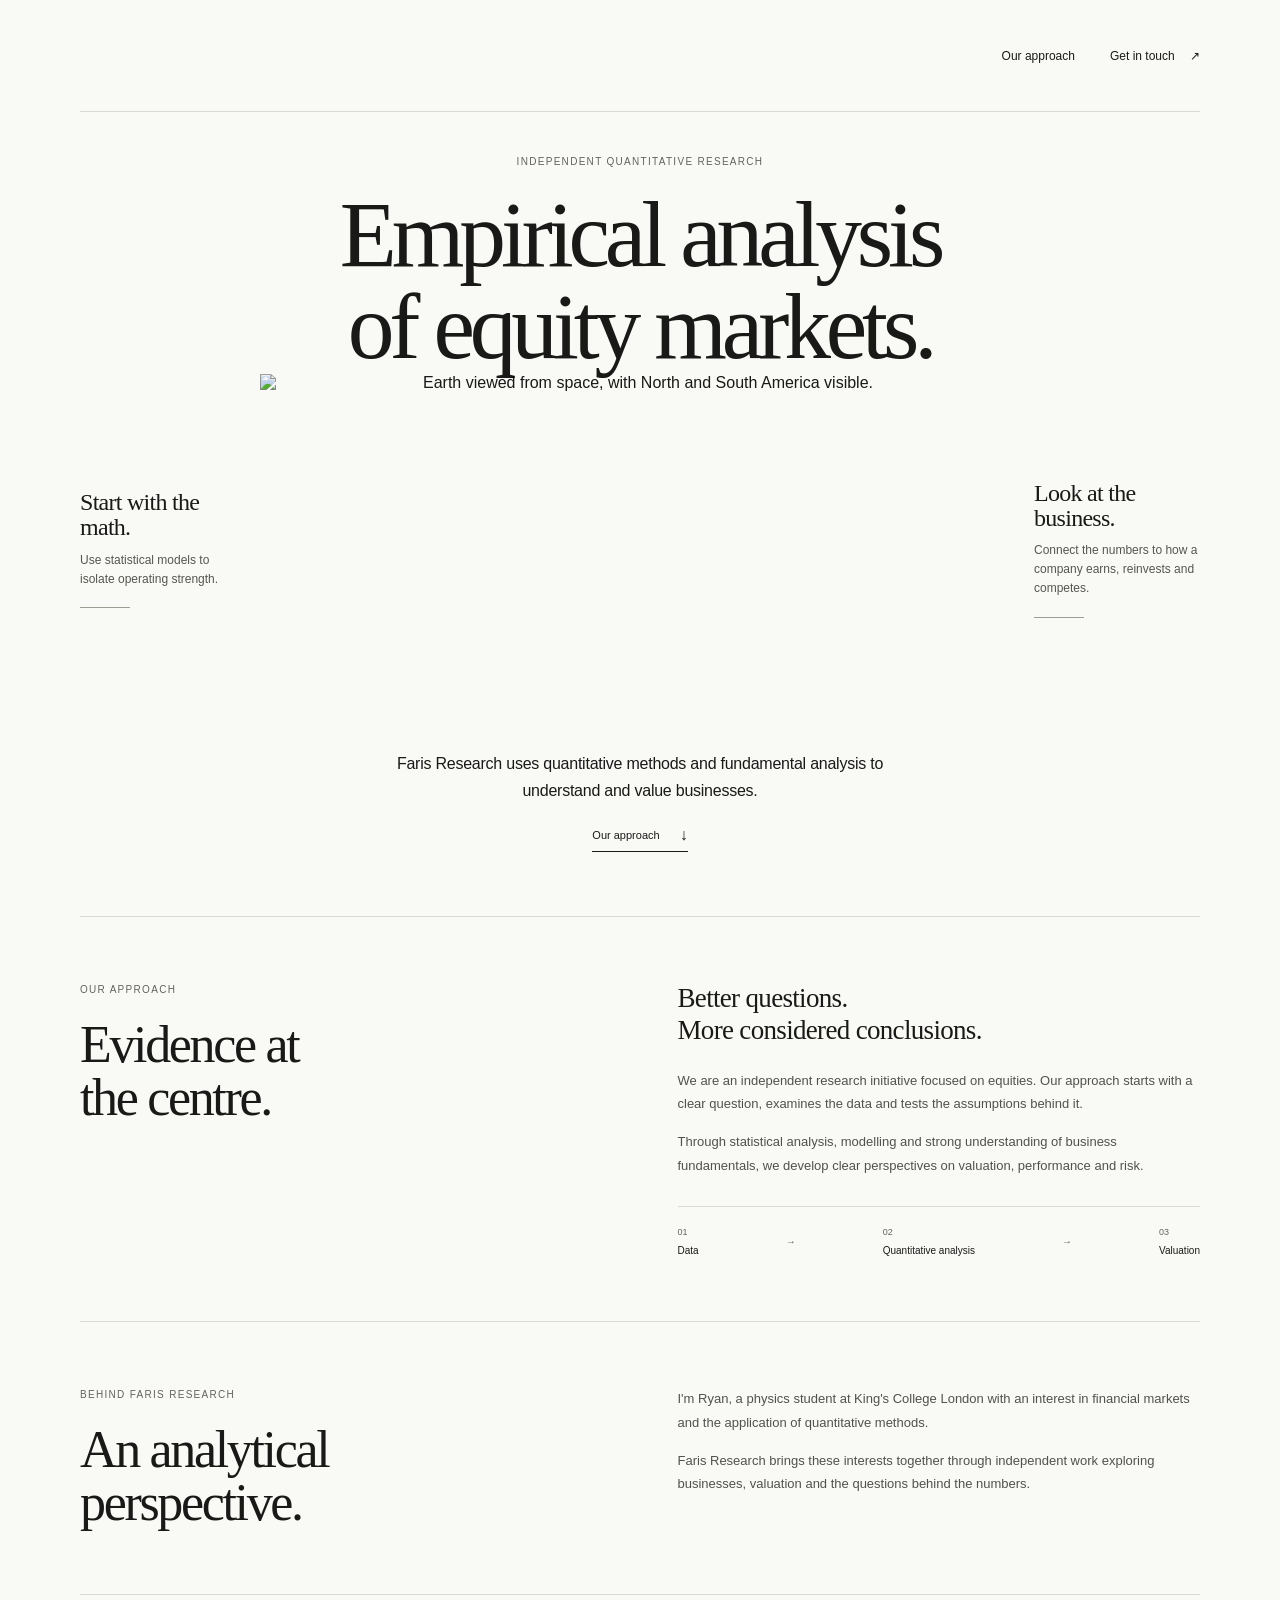
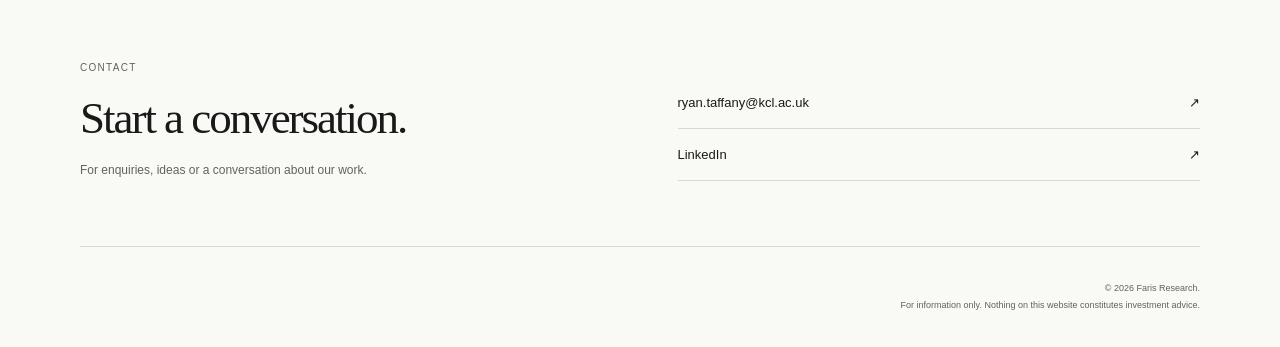
==== index.html @ 4cbc0d06 "Add files via upload" ====
<!doctype html>
<html lang="en-GB">
<head>
  <meta charset="utf-8">
  <meta name="viewport" content="width=device-width, initial-scale=1">
  <meta name="theme-color" content="#f9f9f6">
  <meta name="description" content="Faris Research uses quantitative methods and fundamental analysis to understand and value businesses.">
  <meta property="og:title" content="Faris Research | Independent Quantitative Research">
  <meta property="og:description" content="Faris Research uses quantitative methods and fundamental analysis to understand and value businesses.">
  <meta property="og:type" content="website">
  <title>Faris Research | Independent Quantitative Research</title>
  <link rel="icon" href="./assets/favicon.svg" type="image/svg+xml">
  <link rel="stylesheet" href="./styles.css?v=20261102-final">
</head>
<body>
  <a class="skip-link" href="#main">Skip to content</a>
  <header class="header wrap">
    <a class="wordmark" href="./" aria-label="Faris Research home"><img src="./assets/faris-research-wordmark.png" width="1774" height="887" alt="Faris Research"></a>
    <nav aria-label="Main navigation"><a href="#approach">Our approach</a><a href="#contact">Get in touch <span aria-hidden="true">↗</span></a></nav>
  </header>
  <main id="main">
    <section class="hero wrap" aria-labelledby="hero-title">
      <p class="eyebrow">Independent quantitative research</p>
      <h1 id="hero-title">Empirical analysis<br>of equity markets.</h1>
      <div class="hero-study">
        <div class="callout callout-left"><h2>Start with the math.</h2><p>Use statistical models to isolate operating strength.</p><span class="callout-line" aria-hidden="true"></span></div>
        <figure><img class="hero-image" src="./assets/earth-upscaled.png" width="640" height="640" alt="Earth viewed from space, with North and South America visible." fetchpriority="high"></figure>
        <div class="callout callout-right"><h2>Look at the business.</h2><p>Connect the numbers to how a company earns, reinvests and competes.</p><span class="callout-line" aria-hidden="true"></span></div>
      </div>
      <p class="intro">Faris Research uses quantitative methods and fundamental analysis to understand and value businesses.</p>
      <a class="text-link" href="#approach">Our approach <span aria-hidden="true">↓</span></a>
    </section>
    <section class="approach wrap" id="approach" aria-labelledby="approach-title">
      <div class="section-title"><p class="eyebrow">Our approach</p><h2 id="approach-title">Evidence at<br>the centre.</h2></div>
      <div class="approach-body"><p class="section-lead">Better questions.<br>More considered conclusions.</p><p>We are an independent research initiative focused on equities. Our approach starts with a clear question, examines the data and tests the assumptions behind it.</p><p>Through statistical analysis, modelling and strong understanding of business fundamentals, we develop clear perspectives on valuation, performance and risk.</p>
        <div class="process" aria-label="Research process"><span><small>01</small>Data</span><span aria-hidden="true">→</span><span><small>02</small>Quantitative analysis</span><span aria-hidden="true">→</span><span><small>03</small>Valuation</span></div>
      </div>
    </section>
    <section class="about wrap" id="about" aria-labelledby="about-title">
      <div class="section-title"><p class="eyebrow">Behind Faris Research</p><h2 id="about-title">An analytical<br>perspective.</h2></div>
      <div class="body-copy"><p>I'm Ryan, a physics student at King's College London with an interest in financial markets and the application of quantitative methods.</p><p>Faris Research brings these interests together through independent work exploring businesses, valuation and the questions behind the numbers.</p></div>
    </section>
    <section class="contact wrap" id="contact" aria-labelledby="contact-title"><div class="section-title"><p class="eyebrow">Contact</p><h2 id="contact-title">Start a conversation.</h2><p>For enquiries, ideas or a conversation about our work.</p></div><div class="contact-links"><a href="mailto:ryan.taffany@kcl.ac.uk">ryan.taffany@kcl.ac.uk <span aria-hidden="true">↗</span></a><a href="https://www.linkedin.com/in/ryan-taffany" target="_blank" rel="noopener noreferrer" aria-label="Ryan Taffany on LinkedIn (opens in a new tab)">LinkedIn <span aria-hidden="true">↗</span></a></div></section>
  </main>
  <footer class="footer wrap"><a class="footer-logo" href="./" aria-label="Faris Research home"><img src="./assets/faris-research-wordmark.png" width="1774" height="887" alt="Faris Research" loading="lazy"></a><div><p>© 2026 Faris Research.</p><p>For information only. Nothing on this website constitutes investment advice.</p></div></footer>
</body>
</html>
---- styles.css ----
:root{color-scheme:light;--paper:#f9f9f6;--ink:#191a18;--muted:#62635e;--line:#d8d9d2;--serif:"Bodoni MT",Didot,"Times New Roman",serif;--sans:Arial,Helvetica,sans-serif}
*{box-sizing:border-box}html{scroll-behavior:smooth;scroll-padding-top:36px}body{margin:0;background:var(--paper);color:var(--ink);font-family:var(--sans);-webkit-font-smoothing:antialiased}p,h1,h2,figure{margin:0}a{color:inherit;text-decoration:none}a:focus-visible{outline:2px solid var(--ink);outline-offset:6px}::selection{background:var(--ink);color:var(--paper)}.wrap{width:min(1120px,calc(100% - 100px));margin-inline:auto}.skip-link{position:absolute;top:10px;left:10px;padding:12px;background:var(--ink);color:var(--paper);transform:translateY(-160%);z-index:3}.skip-link:focus{transform:none}
.header{display:flex;justify-content:space-between;align-items:center;min-height:112px;border-bottom:1px solid var(--line)}.wordmark{display:flex;align-items:center;width:286px;height:80px;margin-left:-29px;overflow:hidden;flex-shrink:0}.wordmark img{display:block;width:100%;height:auto;mix-blend-mode:multiply}nav{display:flex;gap:35px;font-size:12px}nav a{padding-block:12px}nav a:hover{text-decoration:underline;text-underline-offset:5px}nav span{margin-left:12px}.eyebrow{font-size:10px;line-height:1.5;text-transform:uppercase;letter-spacing:.13em;color:var(--muted)}
.hero{text-align:center;padding-top:42px;padding-bottom:64px}.hero h1{font-family:var(--serif);font-size:clamp(60px,7.3vw,96px);font-weight:400;line-height:.98;letter-spacing:-.055em;margin-top:20px}.hero-study{display:grid;grid-template-columns:180px minmax(0,1fr) 180px;align-items:center;gap:0;margin-top:2px}.hero-study figure{min-width:0}.hero-image{display:block;width:100%;height:350px;object-fit:contain;mix-blend-mode:multiply}.hero-study figcaption{color:#777972;font-size:8px;letter-spacing:.035em;margin-top:-5px}.callout{position:relative;text-align:left;max-width:166px}.callout h2{font-family:var(--serif);font-weight:400;font-size:24px;line-height:1.05;letter-spacing:-.03em;margin-bottom:10px}.callout p{color:#55574f;font-size:12px;line-height:1.6}.callout-right{justify-self:end}.callout-line{display:block;margin-top:18px;width:50px;height:1px;background:#9a9f93}.intro{max-width:560px;margin:27px auto 0;font-size:16px;line-height:1.65;letter-spacing:-.015em}.text-link{display:flex;align-items:center;justify-content:center;gap:20px;width:max-content;border-bottom:1px solid var(--ink);padding-bottom:7px;margin:22px auto 0;font-size:11px}.text-link span{font-size:16px}
.approach,.about,.contact{display:grid;grid-template-columns:1fr 1fr;gap:75px;border-top:1px solid var(--line);padding-block:65px}.section-title h2{font-family:var(--serif);font-weight:400;font-size:52px;line-height:1.02;letter-spacing:-.045em;margin-top:21px}.section-lead{font-family:var(--serif);font-size:27px;line-height:1.2;letter-spacing:-.025em;margin-bottom:22px}.approach-body>p:not(.section-lead),.body-copy p{color:#50524c;font-size:13px;line-height:1.8}.approach-body>p+p,.body-copy p+p{margin-top:15px}.process{display:flex;align-items:center;justify-content:space-between;gap:12px;font-size:10px;border-top:1px solid var(--line);margin-top:29px;padding-top:20px}.process small{display:block;font-size:9px;color:var(--muted);margin-bottom:8px}.process>span:nth-child(even){color:var(--muted)}.contact{align-items:end}.contact .section-title h2{font-size:45px}.contact .section-title>p:last-child{margin-top:18px;color:var(--muted);font-size:12px;line-height:1.7}.contact-links a{display:flex;justify-content:space-between;gap:12px;font-size:13px;padding-block:18px;border-bottom:1px solid var(--line)}.contact-links a:hover{border-color:var(--ink)}.footer{border-top:1px solid var(--line);padding-block:27px;display:flex;justify-content:space-between;align-items:center;gap:25px}.footer-logo{display:flex;align-items:center;flex-shrink:0;width:190px;height:46px;overflow:hidden;margin-left:-19px}.footer-logo img{display:block;width:100%;height:auto;flex-shrink:0;mix-blend-mode:multiply}.footer>div{font-size:9px;color:var(--muted);line-height:1.8;text-align:right}
@media(max-width:900px){.wrap{width:calc(100% - 64px)}.hero-study{grid-template-columns:145px minmax(0,1fr) 145px}.hero-image{height:300px}.callout{max-width:135px}.callout h2{font-size:22px}.callout p{font-size:11px}.approach,.about,.contact{gap:45px}.section-title h2{font-size:46px}}
@media(max-width:600px){.wrap{width:calc(100% - 40px)}.header{min-height:92px}.wordmark{width:230px;height:62px;margin-left:-23px}nav{gap:0;font-size:11px}nav a:first-child{display:none}nav span{margin-left:5px}.hero{padding-top:33px;padding-bottom:45px}.eyebrow{font-size:8px;letter-spacing:.1em}.hero h1{font-size:clamp(43px,11.6vw,68px);margin-top:20px;line-height:1.02}.hero-study{grid-template-columns:1fr 1fr;column-gap:22px;row-gap:15px;margin-top:10px}.hero-study figure{grid-column:1/-1;grid-row:1}.hero-image{height:245px}.hero-study figcaption{font-size:7px}.callout{max-width:100%;align-self:start}.callout h2{font-size:23px}.callout p{font-size:11px}.callout-line{display:none}.intro{font-size:14px;line-height:1.7;margin-top:28px}.text-link{margin-top:19px}.approach,.about,.contact{grid-template-columns:1fr;gap:27px;padding-block:44px}.section-title h2{font-size:43px;margin-top:17px}.section-title h2 br{display:none}.contact .section-title h2{font-size:38px}.footer{align-items:start;flex-direction:column;gap:14px}.footer>div{text-align:left}.process{gap:8px;font-size:9px}}
@media(prefers-reduced-motion:reduce){html{scroll-behavior:auto}}
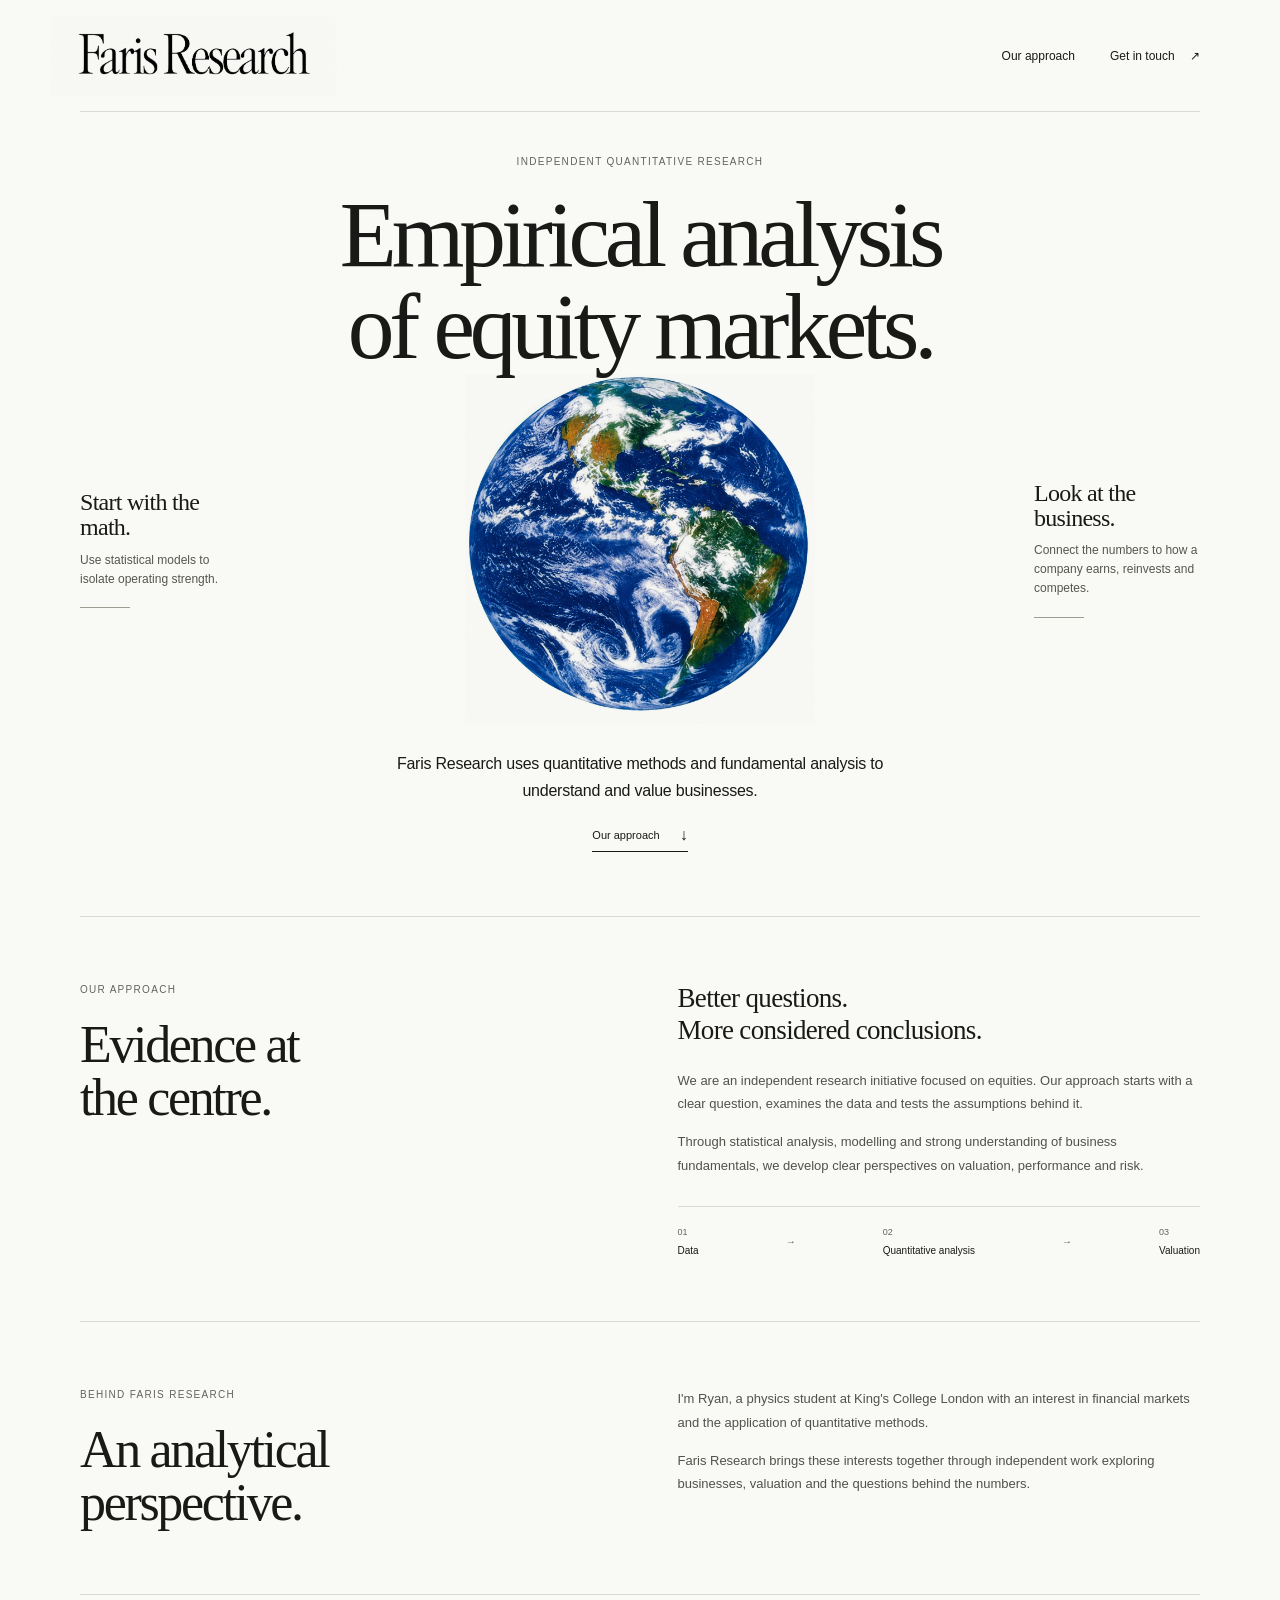
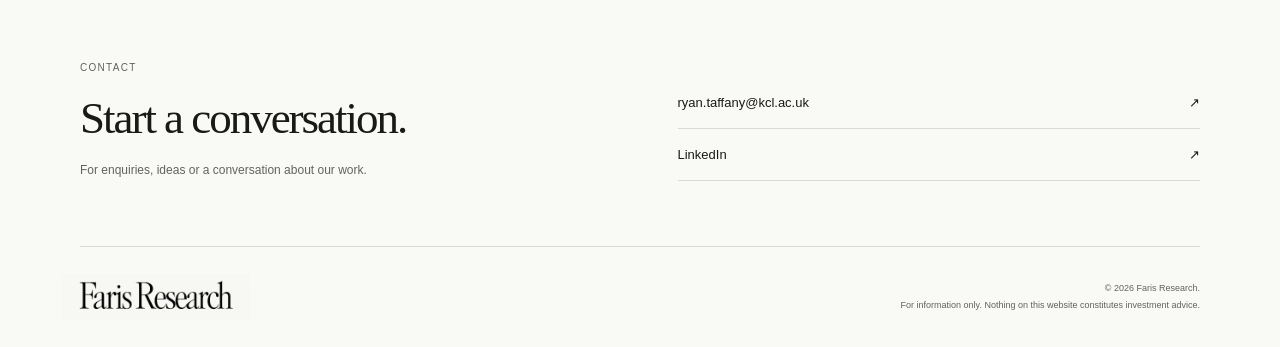
==== commit 0c97427b: "Add files via upload" ====
--- a/index.html
+++ b/index.html
@@ -9,13 +9,23 @@
   <meta property="og:description" content="Faris Research uses quantitative methods and fundamental analysis to understand and value businesses.">
   <meta property="og:type" content="website">
   <title>Faris Research | Independent Quantitative Research</title>
-  <link rel="icon" href="./assets/favicon.svg" type="image/svg+xml">
-  <link rel="stylesheet" href="./styles.css?v=20261102-final">
+  <link rel="icon" href="[data-uri]" type="image/svg+xml">
+  <style>
+:root{color-scheme:light;--paper:#f9f9f6;--ink:#191a18;--muted:#62635e;--line:#d8d9d2;--serif:"Bodoni MT",Didot,"Times New Roman",serif;--sans:Arial,Helvetica,sans-serif}
+*{box-sizing:border-box}html{scroll-behavior:smooth;scroll-padding-top:36px}body{margin:0;background:var(--paper);color:var(--ink);font-family:var(--sans);-webkit-font-smoothing:antialiased}p,h1,h2,figure{margin:0}a{color:inherit;text-decoration:none}a:focus-visible{outline:2px solid var(--ink);outline-offset:6px}::selection{background:var(--ink);color:var(--paper)}.wrap{width:min(1120px,calc(100% - 100px));margin-inline:auto}.skip-link{position:absolute;top:10px;left:10px;padding:12px;background:var(--ink);color:var(--paper);transform:translateY(-160%);z-index:3}.skip-link:focus{transform:none}
+.header{display:flex;justify-content:space-between;align-items:center;min-height:112px;border-bottom:1px solid var(--line)}.wordmark{display:flex;align-items:center;width:286px;height:80px;margin-left:-29px;overflow:hidden;flex-shrink:0}.wordmark img{display:block;width:100%;height:auto;mix-blend-mode:multiply}nav{display:flex;gap:35px;font-size:12px}nav a{padding-block:12px}nav a:hover{text-decoration:underline;text-underline-offset:5px}nav span{margin-left:12px}.eyebrow{font-size:10px;line-height:1.5;text-transform:uppercase;letter-spacing:.13em;color:var(--muted)}
+.hero{text-align:center;padding-top:42px;padding-bottom:64px}.hero h1{font-family:var(--serif);font-size:clamp(60px,7.3vw,96px);font-weight:400;line-height:.98;letter-spacing:-.055em;margin-top:20px}.hero-study{display:grid;grid-template-columns:180px minmax(0,1fr) 180px;align-items:center;gap:0;margin-top:2px}.hero-study figure{min-width:0}.hero-image{display:block;width:100%;height:350px;object-fit:contain;mix-blend-mode:multiply}.hero-study figcaption{color:#777972;font-size:8px;letter-spacing:.035em;margin-top:-5px}.callout{position:relative;text-align:left;max-width:166px}.callout h2{font-family:var(--serif);font-weight:400;font-size:24px;line-height:1.05;letter-spacing:-.03em;margin-bottom:10px}.callout p{color:#55574f;font-size:12px;line-height:1.6}.callout-right{justify-self:end}.callout-line{display:block;margin-top:18px;width:50px;height:1px;background:#9a9f93}.intro{max-width:560px;margin:27px auto 0;font-size:16px;line-height:1.65;letter-spacing:-.015em}.text-link{display:flex;align-items:center;justify-content:center;gap:20px;width:max-content;border-bottom:1px solid var(--ink);padding-bottom:7px;margin:22px auto 0;font-size:11px}.text-link span{font-size:16px}
+.approach,.about,.contact{display:grid;grid-template-columns:1fr 1fr;gap:75px;border-top:1px solid var(--line);padding-block:65px}.section-title h2{font-family:var(--serif);font-weight:400;font-size:52px;line-height:1.02;letter-spacing:-.045em;margin-top:21px}.section-lead{font-family:var(--serif);font-size:27px;line-height:1.2;letter-spacing:-.025em;margin-bottom:22px}.approach-body>p:not(.section-lead),.body-copy p{color:#50524c;font-size:13px;line-height:1.8}.approach-body>p+p,.body-copy p+p{margin-top:15px}.process{display:flex;align-items:center;justify-content:space-between;gap:12px;font-size:10px;border-top:1px solid var(--line);margin-top:29px;padding-top:20px}.process small{display:block;font-size:9px;color:var(--muted);margin-bottom:8px}.process>span:nth-child(even){color:var(--muted)}.contact{align-items:end}.contact .section-title h2{font-size:45px}.contact .section-title>p:last-child{margin-top:18px;color:var(--muted);font-size:12px;line-height:1.7}.contact-links a{display:flex;justify-content:space-between;gap:12px;font-size:13px;padding-block:18px;border-bottom:1px solid var(--line)}.contact-links a:hover{border-color:var(--ink)}.footer{border-top:1px solid var(--line);padding-block:27px;display:flex;justify-content:space-between;align-items:center;gap:25px}.footer-logo{display:flex;align-items:center;flex-shrink:0;width:190px;height:46px;overflow:hidden;margin-left:-19px}.footer-logo img{display:block;width:100%;height:auto;flex-shrink:0;mix-blend-mode:multiply}.footer>div{font-size:9px;color:var(--muted);line-height:1.8;text-align:right}
+@media(max-width:900px){.wrap{width:calc(100% - 64px)}.hero-study{grid-template-columns:145px minmax(0,1fr) 145px}.hero-image{height:300px}.callout{max-width:135px}.callout h2{font-size:22px}.callout p{font-size:11px}.approach,.about,.contact{gap:45px}.section-title h2{font-size:46px}}
+@media(max-width:600px){.wrap{width:calc(100% - 40px)}.header{min-height:92px}.wordmark{width:230px;height:62px;margin-left:-23px}nav{gap:0;font-size:11px}nav a:first-child{display:none}nav span{margin-left:5px}.hero{padding-top:33px;padding-bottom:45px}.eyebrow{font-size:8px;letter-spacing:.1em}.hero h1{font-size:clamp(43px,11.6vw,68px);margin-top:20px;line-height:1.02}.hero-study{grid-template-columns:1fr 1fr;column-gap:22px;row-gap:15px;margin-top:10px}.hero-study figure{grid-column:1/-1;grid-row:1}.hero-image{height:245px}.hero-study figcaption{font-size:7px}.callout{max-width:100%;align-self:start}.callout h2{font-size:23px}.callout p{font-size:11px}.callout-line{display:none}.intro{font-size:14px;line-height:1.7;margin-top:28px}.text-link{margin-top:19px}.approach,.about,.contact{grid-template-columns:1fr;gap:27px;padding-block:44px}.section-title h2{font-size:43px;margin-top:17px}.section-title h2 br{display:none}.contact .section-title h2{font-size:38px}.footer{align-items:start;flex-direction:column;gap:14px}.footer>div{text-align:left}.process{gap:8px;font-size:9px}}
+@media(prefers-reduced-motion:reduce){html{scroll-behavior:auto}}
+
+</style>
 </head>
 <body>
   <a class="skip-link" href="#main">Skip to content</a>
   <header class="header wrap">
-    <a class="wordmark" href="./" aria-label="Faris Research home"><img src="./assets/faris-research-wordmark.png" width="1774" height="887" alt="Faris Research"></a>
+    <a class="wordmark" href="./" aria-label="Faris Research home"><img src="[data-uri]